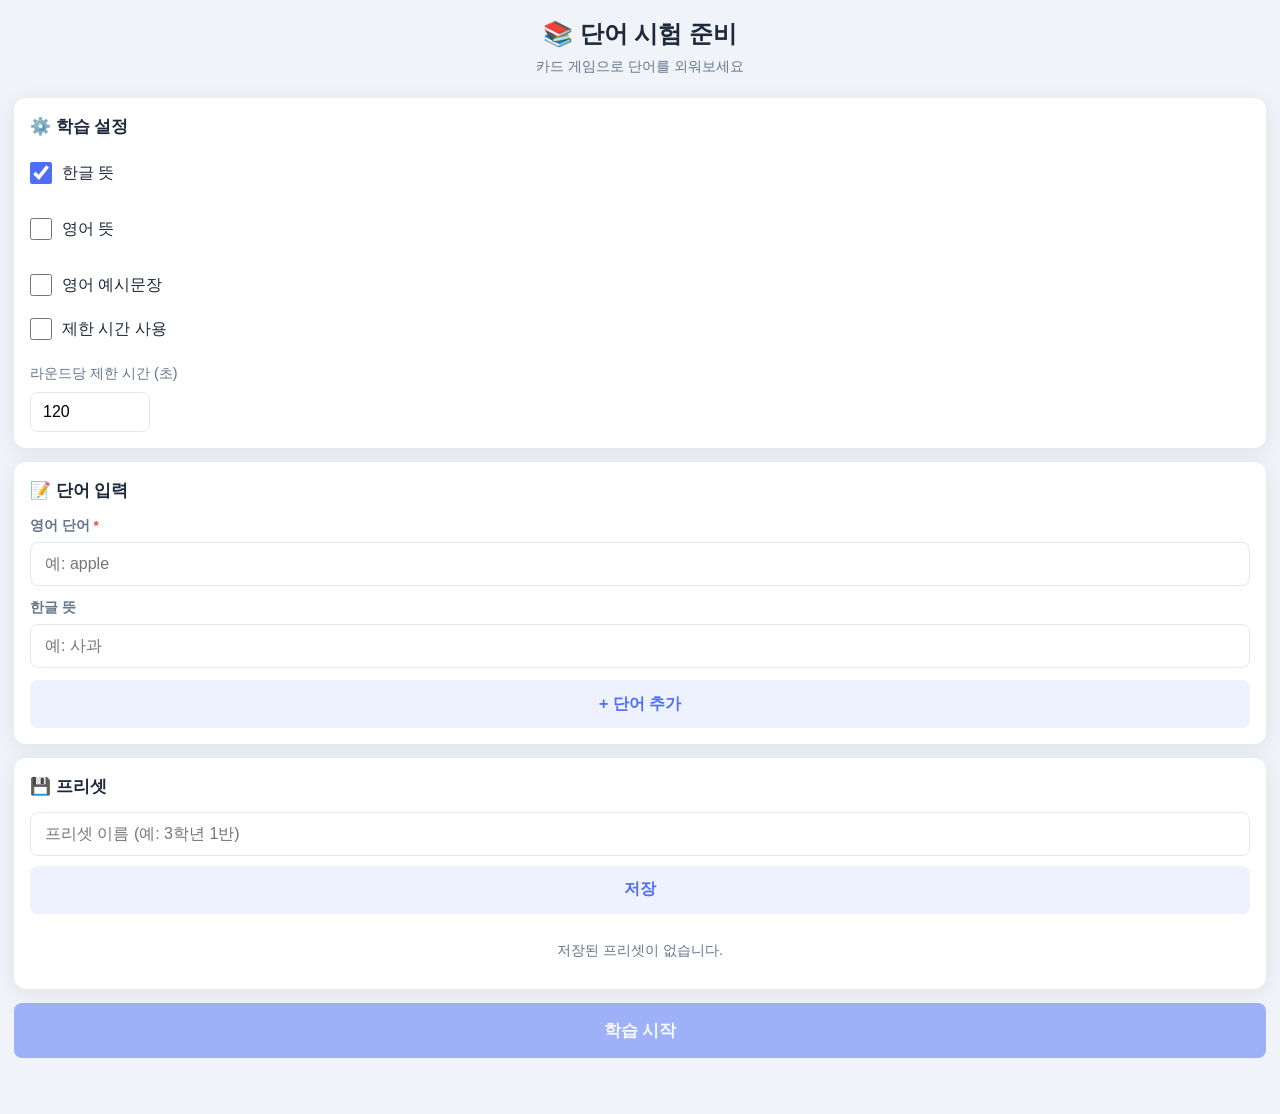
==== index.html @ 9268267e "Add files via upload" ====
<!DOCTYPE html>
<html lang="ko">
<head>
  <meta charset="UTF-8">
  <meta name="viewport" content="width=device-width, initial-scale=1.0, viewport-fit=cover">
  <meta name="apple-mobile-web-app-capable" content="yes">
  <meta name="mobile-web-app-capable" content="yes">
  <title>단어 시험 준비 (모바일)</title>
  <link rel="stylesheet" href="css/style.css">
</head>
<body>
  <div class="app">
    <header class="header">
      <h1>📚 단어 시험 준비</h1>
      <p class="subtitle">카드 게임으로 단어를 외워보세요</p>
    </header>

    <section id="phase-setup" class="phase active">
      <div class="panel">
        <h2>⚙️ 학습 설정</h2>
        <div class="field-toggles">
          <label class="toggle-label">
            <input type="checkbox" id="field-korean" checked>
            <span>한글 뜻</span>
          </label>
          <label class="toggle-label">
            <input type="checkbox" id="field-english">
            <span>영어 뜻</span>
          </label>
          <label class="toggle-label">
            <input type="checkbox" id="field-example">
            <span>영어 예시문장</span>
          </label>
        </div>
        <div class="timer-settings">
          <label class="toggle-label">
            <input type="checkbox" id="timer-enabled">
            <span>제한 시간 사용</span>
          </label>
          <div class="timer-input-group" id="timer-input-group" hidden>
            <label for="timer-seconds">라운드당 제한 시간 (초)</label>
            <input type="number" id="timer-seconds" min="30" max="600" value="120">
          </div>
        </div>
      </div>

      <div class="panel">
        <h2>📝 단어 입력</h2>
        <div class="input-grid" id="input-grid">
          <div class="input-card">
            <label for="input-word">영어 단어 <span class="required">*</span></label>
            <input type="text" id="input-word" placeholder="예: apple" autocomplete="off" enterkeyhint="next">
          </div>
          <div class="input-card" data-field="korean">
            <label for="input-korean">한글 뜻</label>
            <input type="text" id="input-korean" placeholder="예: 사과" autocomplete="off" enterkeyhint="next">
          </div>
          <div class="input-card" data-field="english" hidden>
            <label for="input-english">영어 뜻</label>
            <input type="text" id="input-english" placeholder="예: a round fruit" autocomplete="off">
          </div>
          <div class="input-card" data-field="example" hidden>
            <label for="input-example">영어 예시문장</label>
            <input type="text" id="input-example" placeholder="예: I eat an apple." autocomplete="off">
          </div>
        </div>
        <p id="form-feedback" class="form-feedback" hidden></p>
        <button type="button" class="btn btn-secondary" id="btn-add-word">+ 단어 추가</button>
      </div>

      <div class="panel" id="word-list-panel" hidden>
        <div class="panel-header">
          <h2>📋 단어 목록 <span class="badge" id="word-count">0</span></h2>
          <button type="button" class="btn btn-text btn-danger-text" id="btn-clear-words">전체 삭제</button>
        </div>
        <ul class="word-list" id="word-list"></ul>
      </div>

      <div class="panel">
        <h2>💾 프리셋</h2>
        <div class="preset-save-row">
          <input type="text" id="preset-name" placeholder="프리셋 이름 (예: 3학년 1반)" autocomplete="off">
          <button type="button" class="btn btn-secondary" id="btn-save-preset">저장</button>
        </div>
        <div class="preset-list" id="preset-list">
          <p class="empty-hint">저장된 프리셋이 없습니다.</p>
        </div>
      </div>

      <div class="action-bar">
        <button type="button" class="btn btn-primary btn-large" id="btn-start" disabled>학습 시작</button>
      </div>
    </section>

    <section id="phase-round" class="phase">
      <div class="round-header">
        <div class="round-info">
          <span class="round-label" id="round-label">라운드 1</span>
          <span class="round-title" id="round-title">페어 찾기</span>
        </div>
        <div class="stats-bar">
          <div class="stat">
            <span class="stat-label">진행</span>
            <span class="stat-value" id="progress-text">0 / 0</span>
          </div>
          <div class="stat">
            <span class="stat-label">점수</span>
            <span class="stat-value" id="score-text">0</span>
          </div>
          <div class="stat">
            <span class="stat-label">정답률</span>
            <span class="stat-value" id="accuracy-text">-</span>
          </div>
          <div class="stat stat-timer" id="stat-timer" hidden>
            <span class="stat-label">남은 시간</span>
            <span class="stat-value timer-value" id="timer-text">2:00</span>
          </div>
        </div>
      </div>

      <div id="round1-content" class="round-content" hidden>
        <p class="round-hint">영어 카드와 뜻 카드를 차례로 눌러 짝을 맞추세요. (한 번에 최대 4쌍)</p>
        <div class="match-grid" id="match-grid"></div>
      </div>

      <div id="round2-content" class="round-content" hidden>
        <p class="round-hint">아래 뜻에 맞는 영어 단어를 고르세요.</p>
        <div class="quiz-prompt" id="quiz-prompt"></div>
        <div class="quiz-choices" id="quiz-choices"></div>
      </div>

      <div id="round3-content" class="round-content" hidden>
        <p class="round-hint">글자를 순서대로 눌러 스펠링을 완성하세요.</p>
        <div class="spelling-hint" id="spelling-hint"></div>
        <div class="spelling-answer" id="spelling-answer"></div>
        <div class="spelling-letters" id="spelling-letters"></div>
        <button type="button" class="btn btn-secondary" id="btn-spelling-reset">다시 선택</button>
      </div>
    </section>

    <section id="phase-result" class="phase">
      <div class="panel result-panel">
        <h2 id="result-title">🎉 학습 완료!</h2>
        <div class="result-stats">
          <div class="result-stat">
            <span class="result-stat-value" id="result-score">0</span>
            <span class="result-stat-label">총 점수</span>
          </div>
          <div class="result-stat">
            <span class="result-stat-value" id="result-accuracy">0%</span>
            <span class="result-stat-label">정답률</span>
          </div>
          <div class="result-stat">
            <span class="result-stat-value" id="result-correct">0</span>
            <span class="result-stat-label">정답</span>
          </div>
          <div class="result-stat">
            <span class="result-stat-value" id="result-wrong">0</span>
            <span class="result-stat-label">오답</span>
          </div>
        </div>
        <div id="wrong-words-section" class="wrong-words-section" hidden>
          <h3>틀린 단어</h3>
          <ul class="wrong-words-list" id="wrong-words-list"></ul>
        </div>
        <div class="action-bar result-actions">
          <button type="button" class="btn btn-primary" id="btn-retry-wrong" hidden>틀린 단어만 다시 풀기</button>
          <button type="button" class="btn btn-secondary" id="btn-restart">처음부터 다시</button>
          <button type="button" class="btn btn-secondary" id="btn-back-setup">단어 목록으로</button>
        </div>
      </div>
    </section>

    <div class="toast" id="toast" hidden></div>
  </div>

  <script src="js/app.js"></script>
</body>
</html>
---- css/style.css ----
:root {
  --bg: #f0f4f8;
  --surface: #ffffff;
  --primary: #4f6ef7;
  --primary-dark: #3a56d4;
  --success: #22c55e;
  --danger: #ef4444;
  --warning: #f59e0b;
  --text: #1e293b;
  --text-muted: #64748b;
  --border: #e2e8f0;
  --shadow: 0 4px 20px rgba(15, 23, 42, 0.08);
  --radius: 12px;
  --radius-sm: 8px;
}

* {
  box-sizing: border-box;
  margin: 0;
  padding: 0;
}

html {
  -webkit-text-size-adjust: 100%;
}

body {
  font-family: "Apple SD Gothic Neo", "Malgun Gothic", sans-serif;
  background: var(--bg);
  color: var(--text);
  line-height: 1.5;
  min-height: 100vh;
  padding: env(safe-area-inset-top) env(safe-area-inset-right) env(safe-area-inset-bottom) env(safe-area-inset-left);
}

.app {
  max-width: 100%;
  margin: 0 auto;
  padding: 16px 14px calc(56px + env(safe-area-inset-bottom));
}

.header {
  text-align: center;
  margin-bottom: 20px;
}

.header h1 {
  font-size: 1.5rem;
  font-weight: 700;
  margin-bottom: 4px;
}

.subtitle {
  color: var(--text-muted);
  font-size: 0.9rem;
}

.mobile-badge {
  display: inline-block;
  margin-top: 8px;
  padding: 4px 10px;
  background: #eef2ff;
  color: var(--primary);
  font-size: 0.75rem;
  font-weight: 600;
  border-radius: 20px;
}

.phase { display: none; }
.phase.active { display: block; }

.panel {
  background: var(--surface);
  border-radius: var(--radius);
  padding: 16px;
  margin-bottom: 14px;
  box-shadow: var(--shadow);
}

.panel h2 {
  font-size: 1.05rem;
  margin-bottom: 12px;
}

.panel-header {
  display: flex;
  justify-content: space-between;
  align-items: center;
  margin-bottom: 12px;
}

.panel-header h2 { margin-bottom: 0; }

.badge {
  display: inline-flex;
  align-items: center;
  justify-content: center;
  background: var(--primary);
  color: white;
  font-size: 0.8rem;
  padding: 2px 8px;
  border-radius: 20px;
  margin-left: 6px;
}

.field-toggles,
.timer-settings {
  display: flex;
  flex-direction: column;
  gap: 12px;
}

.toggle-label {
  display: flex;
  align-items: center;
  gap: 10px;
  cursor: pointer;
  font-size: 1rem;
  min-height: 44px;
}

.toggle-label input {
  width: 22px;
  height: 22px;
  accent-color: var(--primary);
}

.timer-input-group {
  display: flex;
  flex-direction: column;
  gap: 8px;
}

.timer-input-group label {
  font-size: 0.9rem;
  color: var(--text-muted);
}

.timer-input-group input {
  width: 100%;
  max-width: 120px;
  padding: 10px 12px;
  border: 1px solid var(--border);
  border-radius: var(--radius-sm);
  font-size: 16px;
}

.input-grid {
  display: flex;
  flex-direction: column;
  gap: 12px;
  margin-bottom: 12px;
}

.input-card label {
  display: block;
  font-size: 0.85rem;
  font-weight: 600;
  margin-bottom: 6px;
  color: var(--text-muted);
}

.required { color: var(--danger); }

.input-card input {
  width: 100%;
  padding: 12px 14px;
  border: 1px solid var(--border);
  border-radius: var(--radius-sm);
  font-size: 16px;
}

.input-card input:focus {
  outline: none;
  border-color: var(--primary);
  box-shadow: 0 0 0 3px rgba(79, 110, 247, 0.15);
}

.form-feedback {
  padding: 10px 12px;
  border-radius: var(--radius-sm);
  font-size: 0.9rem;
  font-weight: 600;
  margin-bottom: 12px;
}

.form-feedback.error {
  background: #fef2f2;
  color: var(--danger);
}

.form-feedback.success {
  background: #ecfdf5;
  color: #15803d;
}

.btn {
  display: inline-flex;
  align-items: center;
  justify-content: center;
  min-height: 48px;
  padding: 12px 18px;
  border: none;
  border-radius: var(--radius-sm);
  font-size: 1rem;
  font-weight: 600;
  cursor: pointer;
  touch-action: manipulation;
  -webkit-tap-highlight-color: transparent;
  user-select: none;
}

.btn:active { transform: scale(0.98); }
.btn:disabled { opacity: 0.5; cursor: not-allowed; }

.btn-primary { background: var(--primary); color: white; }
.btn-secondary { background: #eef2ff; color: var(--primary); }
.btn-text { background: transparent; padding: 8px 10px; }
.btn-danger-text { color: var(--danger); font-size: 0.85rem; }
.btn-large { width: 100%; padding: 16px; font-size: 1.05rem; }

#btn-add-word { width: 100%; }

.action-bar { margin-top: 8px; }

.word-list {
  list-style: none;
  display: flex;
  flex-direction: column;
  gap: 8px;
}

.word-list-item {
  display: flex;
  justify-content: space-between;
  align-items: flex-start;
  padding: 12px 14px;
  background: var(--bg);
  border-radius: var(--radius-sm);
  gap: 12px;
}

.word-list-item .word-main {
  font-weight: 700;
  font-size: 1rem;
  margin-bottom: 4px;
}

.word-list-item .word-details {
  font-size: 0.85rem;
  color: var(--text-muted);
}

.word-list-item .word-details span { display: block; }

.btn-remove-word {
  background: none;
  border: none;
  color: var(--danger);
  cursor: pointer;
  font-size: 1.4rem;
  padding: 8px;
  min-width: 44px;
  min-height: 44px;
}

.preset-save-row {
  display: flex;
  flex-direction: column;
  gap: 10px;
  margin-bottom: 14px;
}

.preset-save-row input {
  width: 100%;
  padding: 12px 14px;
  border: 1px solid var(--border);
  border-radius: var(--radius-sm);
  font-size: 16px;
}

.preset-list {
  display: flex;
  flex-direction: column;
  gap: 8px;
}

.preset-item {
  display: flex;
  flex-direction: column;
  gap: 10px;
  padding: 12px 14px;
  background: var(--bg);
  border-radius: var(--radius-sm);
}

.preset-item-name { font-weight: 600; }

.preset-item-meta {
  font-size: 0.8rem;
  color: var(--text-muted);
}

.preset-item-actions {
  display: flex;
  gap: 8px;
}

.preset-item-actions .btn { flex: 1; }

.btn-small {
  padding: 10px 12px;
  font-size: 0.9rem;
  min-height: 44px;
}

.empty-hint {
  color: var(--text-muted);
  font-size: 0.9rem;
  text-align: center;
  padding: 12px;
}

.round-header {
  background: var(--surface);
  border-radius: var(--radius);
  padding: 14px 16px;
  margin-bottom: 14px;
  box-shadow: var(--shadow);
}

.round-info { margin-bottom: 10px; }

.round-label {
  display: inline-block;
  background: var(--primary);
  color: white;
  font-size: 0.75rem;
  font-weight: 600;
  padding: 3px 10px;
  border-radius: 20px;
  margin-right: 6px;
}

.round-title {
  font-size: 1.05rem;
  font-weight: 700;
}

.stats-bar {
  display: grid;
  grid-template-columns: repeat(2, 1fr);
  gap: 10px;
}

.stat-label {
  font-size: 0.7rem;
  color: var(--text-muted);
}

.stat-value {
  font-size: 1rem;
  font-weight: 700;
}

.timer-value { color: var(--primary); }
.timer-value.warning { color: var(--warning); }
.timer-value.danger { color: var(--danger); }

.round-hint {
  text-align: center;
  color: var(--text-muted);
  font-size: 0.85rem;
  margin-bottom: 14px;
  line-height: 1.5;
}

.match-grid {
  display: grid;
  grid-template-columns: repeat(2, 1fr);
  gap: 10px;
}

.match-card {
  min-height: 92px;
  background: var(--surface);
  border: 2px solid var(--border);
  border-radius: var(--radius-sm);
  padding: 10px;
  display: flex;
  align-items: center;
  justify-content: center;
  text-align: center;
  font-size: 0.82rem;
  cursor: pointer;
  touch-action: manipulation;
  word-break: break-word;
  box-shadow: 0 2px 8px rgba(0, 0, 0, 0.04);
}

.match-card.selected {
  border-color: var(--primary);
  background: #eef2ff;
}

.match-card.matched {
  border-color: var(--success);
  background: #ecfdf5;
  opacity: 0.7;
}

.match-card.type-word {
  font-weight: 700;
  color: var(--primary);
}

.quiz-prompt {
  background: var(--surface);
  border-radius: var(--radius);
  padding: 24px 16px;
  text-align: center;
  margin-bottom: 16px;
  box-shadow: var(--shadow);
}

.quiz-prompt-type {
  font-size: 0.8rem;
  color: var(--text-muted);
  margin-bottom: 8px;
}

.quiz-prompt-text {
  font-size: 1.15rem;
  font-weight: 600;
  line-height: 1.6;
}

.quiz-choices {
  display: flex;
  flex-direction: column;
  gap: 10px;
}

.quiz-choice {
  width: 100%;
  min-height: 52px;
  padding: 14px 16px;
  background: var(--surface);
  border: 2px solid var(--border);
  border-radius: var(--radius-sm);
  font-size: 1rem;
  font-weight: 600;
  cursor: pointer;
  touch-action: manipulation;
  text-align: center;
}

.quiz-choice.correct {
  border-color: var(--success);
  background: #ecfdf5;
}

.quiz-choice.wrong {
  border-color: var(--danger);
  background: #fef2f2;
}

.quiz-choice.disabled { cursor: default; }

.spelling-hint {
  text-align: center;
  margin-bottom: 14px;
  font-size: 0.95rem;
  color: var(--text-muted);
  line-height: 1.6;
}

.spelling-part-label {
  display: inline-block;
  margin-top: 6px;
  font-size: 0.9rem;
  color: var(--primary);
}

.spelling-answer {
  display: flex;
  justify-content: center;
  flex-wrap: wrap;
  gap: 8px;
  min-height: 52px;
  margin-bottom: 16px;
  padding: 12px;
  background: var(--surface);
  border-radius: var(--radius);
  box-shadow: var(--shadow);
}

.spelling-slot {
  width: 48px;
  height: 48px;
  display: flex;
  align-items: center;
  justify-content: center;
  border: 2px dashed var(--border);
  border-radius: var(--radius-sm);
  font-size: 1.2rem;
  font-weight: 700;
  color: var(--primary);
}

.spelling-slot.filled {
  border-style: solid;
  border-color: var(--primary);
  background: #eef2ff;
}

.spelling-letters {
  display: flex;
  justify-content: center;
  flex-wrap: wrap;
  gap: 10px;
  margin-bottom: 16px;
}

.spelling-letter {
  width: 52px;
  height: 52px;
  display: flex;
  align-items: center;
  justify-content: center;
  background: var(--surface);
  border: 2px solid var(--border);
  border-radius: var(--radius-sm);
  font-size: 1.2rem;
  font-weight: 700;
  cursor: pointer;
  touch-action: manipulation;
}

.spelling-letter.used {
  opacity: 0.3;
  cursor: default;
}

#btn-spelling-reset {
  display: block;
  margin: 0 auto;
  width: 100%;
  max-width: 280px;
}

.result-panel { text-align: center; }
.result-panel h2 {
  font-size: 1.35rem;
  margin-bottom: 20px;
}

.result-stats {
  display: grid;
  grid-template-columns: repeat(2, 1fr);
  gap: 10px;
  margin-bottom: 24px;
}

.result-stat {
  padding: 14px 8px;
  background: var(--bg);
  border-radius: var(--radius-sm);
}

.result-stat-value {
  display: block;
  font-size: 1.4rem;
  font-weight: 700;
  color: var(--primary);
}

.result-stat-label {
  font-size: 0.8rem;
  color: var(--text-muted);
}

.wrong-words-section {
  text-align: left;
  margin-bottom: 20px;
  padding: 14px;
  background: #fef2f2;
  border-radius: var(--radius-sm);
}

.wrong-words-section h3 {
  font-size: 0.95rem;
  color: var(--danger);
  margin-bottom: 10px;
}

.wrong-words-list {
  list-style: none;
  display: flex;
  flex-wrap: wrap;
  gap: 8px;
}

.wrong-words-list li {
  background: white;
  padding: 6px 12px;
  border-radius: 20px;
  font-size: 0.9rem;
  font-weight: 600;
}

.result-actions {
  display: flex;
  flex-direction: column;
  gap: 10px;
}

.toast {
  position: fixed;
  top: calc(16px + env(safe-area-inset-top));
  left: 14px;
  right: 14px;
  transform: none;
  padding: 14px 18px;
  border-radius: var(--radius-sm);
  font-weight: 600;
  font-size: 0.95rem;
  z-index: 1000;
  text-align: center;
  box-shadow: 0 4px 20px rgba(0, 0, 0, 0.15);
}

.toast.success { background: var(--success); color: white; }
.toast.error { background: var(--danger); color: white; }
.toast.info { background: var(--text); color: white; }
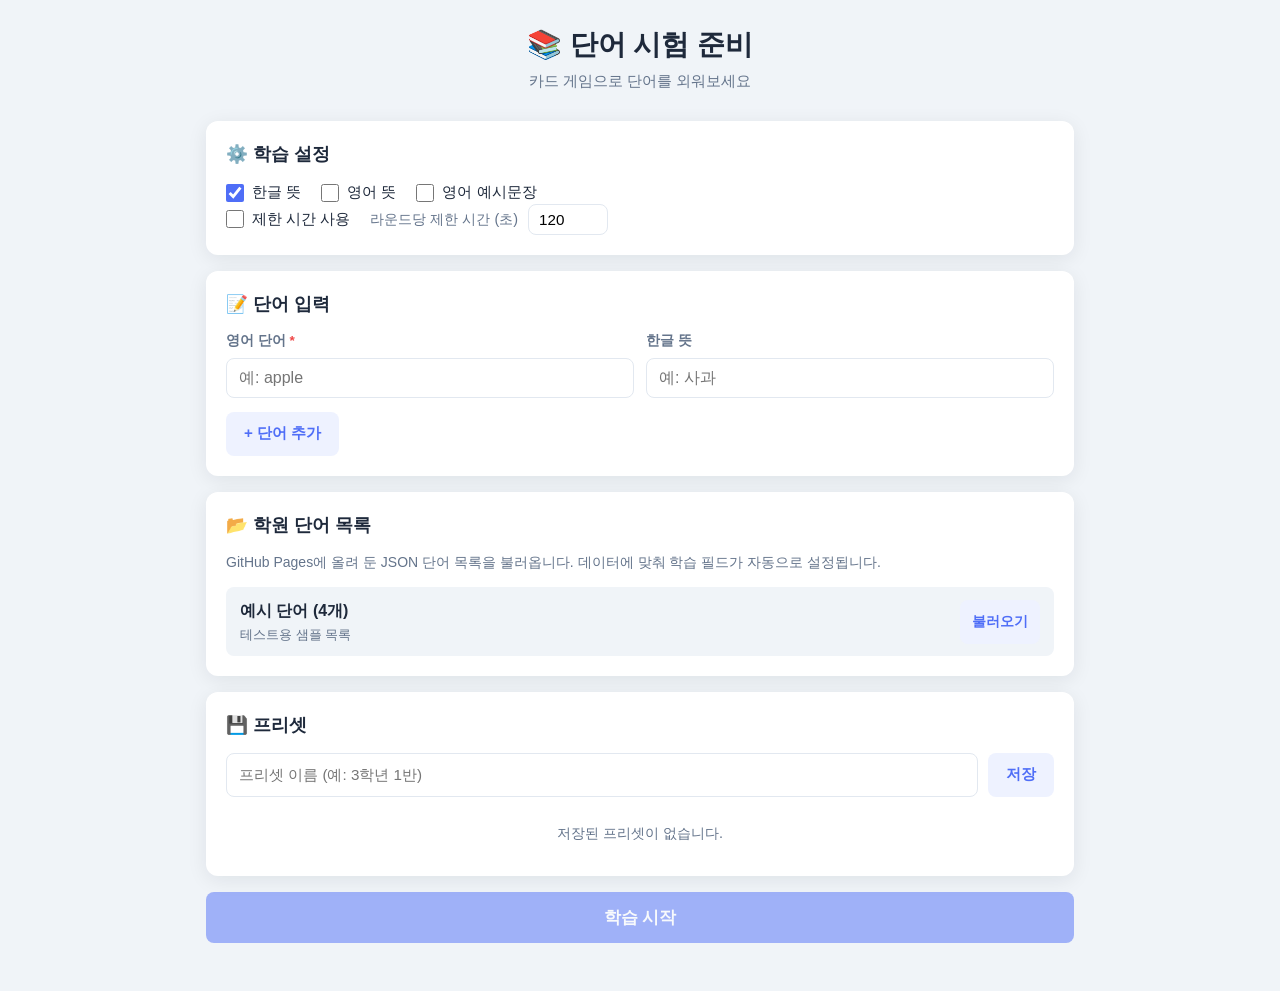
==== commit ba5e3db4: "Add files via upload" ====
--- a/index.html
+++ b/index.html
@@ -2,10 +2,8 @@
 <html lang="ko">
 <head>
   <meta charset="UTF-8">
-  <meta name="viewport" content="width=device-width, initial-scale=1.0, viewport-fit=cover">
-  <meta name="apple-mobile-web-app-capable" content="yes">
-  <meta name="mobile-web-app-capable" content="yes">
-  <title>단어 시험 준비 (모바일)</title>
+  <meta name="viewport" content="width=device-width, initial-scale=1.0">
+  <title>단어 시험 준비</title>
   <link rel="stylesheet" href="css/style.css">
 </head>
 <body>
@@ -15,6 +13,7 @@
       <p class="subtitle">카드 게임으로 단어를 외워보세요</p>
     </header>
 
+    <!-- 세팅 페이즈 -->
     <section id="phase-setup" class="phase active">
       <div class="panel">
         <h2>⚙️ 학습 설정</h2>
@@ -32,6 +31,7 @@
             <span>영어 예시문장</span>
           </label>
         </div>
+
         <div class="timer-settings">
           <label class="toggle-label">
             <input type="checkbox" id="timer-enabled">
@@ -49,19 +49,19 @@
         <div class="input-grid" id="input-grid">
           <div class="input-card">
             <label for="input-word">영어 단어 <span class="required">*</span></label>
-            <input type="text" id="input-word" placeholder="예: apple" autocomplete="off" enterkeyhint="next">
+            <input type="text" id="input-word" placeholder="예: apple" autocomplete="off">
           </div>
           <div class="input-card" data-field="korean">
             <label for="input-korean">한글 뜻</label>
-            <input type="text" id="input-korean" placeholder="예: 사과" autocomplete="off" enterkeyhint="next">
+            <input type="text" id="input-korean" placeholder="예: 사과" autocomplete="off">
           </div>
           <div class="input-card" data-field="english" hidden>
             <label for="input-english">영어 뜻</label>
             <input type="text" id="input-english" placeholder="예: a round fruit" autocomplete="off">
           </div>
-          <div class="input-card" data-field="example" hidden>
+          <div class="input-card input-card-wide" data-field="example" hidden>
             <label for="input-example">영어 예시문장</label>
-            <input type="text" id="input-example" placeholder="예: I eat an apple." autocomplete="off">
+            <input type="text" id="input-example" placeholder="예: I eat an apple every day." autocomplete="off">
           </div>
         </div>
         <p id="form-feedback" class="form-feedback" hidden></p>
@@ -74,6 +74,14 @@
           <button type="button" class="btn btn-text btn-danger-text" id="btn-clear-words">전체 삭제</button>
         </div>
         <ul class="word-list" id="word-list"></ul>
+      </div>
+
+      <div class="panel">
+        <h2>📂 학원 단어 목록</h2>
+        <p class="panel-hint">GitHub Pages에 올려 둔 JSON 단어 목록을 불러옵니다. 데이터에 맞춰 학습 필드가 자동으로 설정됩니다.</p>
+        <div class="builtin-preset-list" id="builtin-preset-list">
+          <p class="empty-hint">불러오는 중...</p>
+        </div>
       </div>
 
       <div class="panel">
@@ -92,6 +100,7 @@
       </div>
     </section>
 
+    <!-- 라운드 공통 헤더 -->
     <section id="phase-round" class="phase">
       <div class="round-header">
         <div class="round-info">
@@ -99,15 +108,15 @@
           <span class="round-title" id="round-title">페어 찾기</span>
         </div>
         <div class="stats-bar">
-          <div class="stat">
+          <div class="stat" id="stat-progress">
             <span class="stat-label">진행</span>
             <span class="stat-value" id="progress-text">0 / 0</span>
           </div>
-          <div class="stat">
+          <div class="stat" id="stat-score">
             <span class="stat-label">점수</span>
             <span class="stat-value" id="score-text">0</span>
           </div>
-          <div class="stat">
+          <div class="stat" id="stat-accuracy">
             <span class="stat-label">정답률</span>
             <span class="stat-value" id="accuracy-text">-</span>
           </div>
@@ -118,19 +127,22 @@
         </div>
       </div>
 
+      <!-- 라운드 1: 페어 찾기 -->
       <div id="round1-content" class="round-content" hidden>
-        <p class="round-hint">영어 카드와 뜻 카드를 차례로 눌러 짝을 맞추세요. (한 번에 최대 4쌍)</p>
+        <p class="round-hint">같은 단어의 영어 카드와 뜻 카드를 차례로 클릭해 짝을 맞추세요. (한 번에 최대 4쌍)</p>
         <div class="match-grid" id="match-grid"></div>
       </div>
 
+      <!-- 라운드 2: 객관식 -->
       <div id="round2-content" class="round-content" hidden>
         <p class="round-hint">아래 뜻에 맞는 영어 단어를 고르세요.</p>
         <div class="quiz-prompt" id="quiz-prompt"></div>
         <div class="quiz-choices" id="quiz-choices"></div>
       </div>
 
+      <!-- 라운드 3: 스펠링 -->
       <div id="round3-content" class="round-content" hidden>
-        <p class="round-hint">글자를 순서대로 눌러 스펠링을 완성하세요.</p>
+        <p class="round-hint">글자 카드를 순서대로 눌러 단어의 스펠링을 완성하세요. (하이픈으로 구분된 단어는 각각 따로 출제됩니다)</p>
         <div class="spelling-hint" id="spelling-hint"></div>
         <div class="spelling-answer" id="spelling-answer"></div>
         <div class="spelling-letters" id="spelling-letters"></div>
@@ -138,6 +150,7 @@
       </div>
     </section>
 
+    <!-- 라운드 완료 / 결과 -->
     <section id="phase-result" class="phase">
       <div class="panel result-panel">
         <h2 id="result-title">🎉 학습 완료!</h2>
@@ -159,10 +172,12 @@
             <span class="result-stat-label">오답</span>
           </div>
         </div>
+
         <div id="wrong-words-section" class="wrong-words-section" hidden>
           <h3>틀린 단어</h3>
           <ul class="wrong-words-list" id="wrong-words-list"></ul>
         </div>
+
         <div class="action-bar result-actions">
           <button type="button" class="btn btn-primary" id="btn-retry-wrong" hidden>틀린 단어만 다시 풀기</button>
           <button type="button" class="btn btn-secondary" id="btn-restart">처음부터 다시</button>
@@ -171,9 +186,13 @@
       </div>
     </section>
 
+    <!-- 피드백 토스트 -->
     <div class="toast" id="toast" hidden></div>
   </div>
 
-  <script src="js/app.js"></script>
+  <script src="js/app.js" onerror="document.getElementById('js-error')?.removeAttribute('hidden')"></script>
+  <p id="js-error" class="js-error" hidden>
+    ⚠️ 앱이 제대로 로드되지 않았습니다. 모바일에서는 <strong>standalone.html</strong> 파일을 열어주세요.
+  </p>
 </body>
 </html>
--- a/css/style.css
+++ b/css/style.css
@@ -3,6 +3,7 @@
   --surface: #ffffff;
   --primary: #4f6ef7;
   --primary-dark: #3a56d4;
+  --secondary: #6b7a90;
   --success: #22c55e;
   --danger: #ef4444;
   --warning: #f59e0b;
@@ -20,76 +21,80 @@
   padding: 0;
 }
 
-html {
-  -webkit-text-size-adjust: 100%;
-}
-
 body {
-  font-family: "Apple SD Gothic Neo", "Malgun Gothic", sans-serif;
+  font-family: "Pretendard", "Apple SD Gothic Neo", "Malgun Gothic", sans-serif;
   background: var(--bg);
   color: var(--text);
   line-height: 1.5;
   min-height: 100vh;
-  padding: env(safe-area-inset-top) env(safe-area-inset-right) env(safe-area-inset-bottom) env(safe-area-inset-left);
+  position: relative;
+  isolation: isolate;
+}
+
+body::before {
+  content: "";
+  position: fixed;
+  inset: 0;
+  background: url("../assets/logo.png") center center / min(50vmin, 480px) no-repeat;
+  opacity: 0.05;
+  pointer-events: none;
+  z-index: -1;
 }
 
 .app {
-  max-width: 100%;
+  max-width: 900px;
   margin: 0 auto;
-  padding: 16px 14px calc(56px + env(safe-area-inset-bottom));
+  padding: 24px 16px 48px;
+  position: relative;
 }
 
 .header {
   text-align: center;
-  margin-bottom: 20px;
+  margin-bottom: 28px;
 }
 
 .header h1 {
-  font-size: 1.5rem;
+  font-size: 1.75rem;
   font-weight: 700;
   margin-bottom: 4px;
 }
 
 .subtitle {
   color: var(--text-muted);
-  font-size: 0.9rem;
-}
-
-.mobile-badge {
-  display: inline-block;
-  margin-top: 8px;
-  padding: 4px 10px;
-  background: #eef2ff;
-  color: var(--primary);
-  font-size: 0.75rem;
-  font-weight: 600;
-  border-radius: 20px;
-}
-
-.phase { display: none; }
-.phase.active { display: block; }
+  font-size: 0.95rem;
+}
+
+.phase {
+  display: none;
+}
+
+.phase.active {
+  display: block;
+}
 
 .panel {
   background: var(--surface);
   border-radius: var(--radius);
-  padding: 16px;
+  padding: 20px;
+  margin-bottom: 16px;
+  box-shadow: var(--shadow);
+}
+
+.panel h2 {
+  font-size: 1.1rem;
   margin-bottom: 14px;
-  box-shadow: var(--shadow);
-}
-
-.panel h2 {
-  font-size: 1.05rem;
-  margin-bottom: 12px;
 }
 
 .panel-header {
   display: flex;
   justify-content: space-between;
   align-items: center;
-  margin-bottom: 12px;
-}
-
-.panel-header h2 { margin-bottom: 0; }
+  margin-bottom: 14px;
+}
+
+.panel-header h2 {
+  margin-bottom: 0;
+}
 
 .badge {
   display: inline-flex;
@@ -106,29 +111,29 @@
 .field-toggles,
 .timer-settings {
   display: flex;
-  flex-direction: column;
-  gap: 12px;
+  flex-wrap: wrap;
+  gap: 12px 20px;
+  align-items: center;
 }
 
 .toggle-label {
   display: flex;
   align-items: center;
+  gap: 8px;
+  cursor: pointer;
+  font-size: 0.95rem;
+}
+
+.toggle-label input {
+  width: 18px;
+  height: 18px;
+  accent-color: var(--primary);
+}
+
+.timer-input-group {
+  display: flex;
+  align-items: center;
   gap: 10px;
-  cursor: pointer;
-  font-size: 1rem;
-  min-height: 44px;
-}
-
-.toggle-label input {
-  width: 22px;
-  height: 22px;
-  accent-color: var(--primary);
-}
-
-.timer-input-group {
-  display: flex;
-  flex-direction: column;
-  gap: 8px;
 }
 
 .timer-input-group label {
@@ -137,19 +142,22 @@
 }
 
 .timer-input-group input {
-  width: 100%;
-  max-width: 120px;
-  padding: 10px 12px;
+  width: 80px;
+  padding: 6px 10px;
   border: 1px solid var(--border);
   border-radius: var(--radius-sm);
-  font-size: 16px;
+  font-size: 0.95rem;
 }
 
 .input-grid {
-  display: flex;
-  flex-direction: column;
+  display: grid;
+  grid-template-columns: 1fr 1fr;
   gap: 12px;
-  margin-bottom: 12px;
+  margin-bottom: 14px;
+}
+
+.input-card-wide {
+  grid-column: 1 / -1;
 }
 
 .input-card label {
@@ -160,14 +168,17 @@
   color: var(--text-muted);
 }
 
-.required { color: var(--danger); }
+.required {
+  color: var(--danger);
+}
 
 .input-card input {
   width: 100%;
-  padding: 12px 14px;
+  padding: 10px 12px;
   border: 1px solid var(--border);
   border-radius: var(--radius-sm);
   font-size: 16px;
+  transition: border-color 0.2s;
 }
 
 .input-card input:focus {
@@ -176,52 +187,68 @@
   box-shadow: 0 0 0 3px rgba(79, 110, 247, 0.15);
 }
 
-.form-feedback {
-  padding: 10px 12px;
-  border-radius: var(--radius-sm);
-  font-size: 0.9rem;
-  font-weight: 600;
-  margin-bottom: 12px;
-}
-
-.form-feedback.error {
-  background: #fef2f2;
-  color: var(--danger);
-}
-
-.form-feedback.success {
-  background: #ecfdf5;
-  color: #15803d;
-}
-
 .btn {
   display: inline-flex;
   align-items: center;
   justify-content: center;
-  min-height: 48px;
-  padding: 12px 18px;
+  min-height: 44px;
+  padding: 10px 18px;
   border: none;
   border-radius: var(--radius-sm);
-  font-size: 1rem;
+  font-size: 0.95rem;
   font-weight: 600;
   cursor: pointer;
   touch-action: manipulation;
   -webkit-tap-highlight-color: transparent;
-  user-select: none;
-}
-
-.btn:active { transform: scale(0.98); }
-.btn:disabled { opacity: 0.5; cursor: not-allowed; }
-
-.btn-primary { background: var(--primary); color: white; }
-.btn-secondary { background: #eef2ff; color: var(--primary); }
-.btn-text { background: transparent; padding: 8px 10px; }
-.btn-danger-text { color: var(--danger); font-size: 0.85rem; }
-.btn-large { width: 100%; padding: 16px; font-size: 1.05rem; }
-
-#btn-add-word { width: 100%; }
-
-.action-bar { margin-top: 8px; }
+  transition: background 0.2s, transform 0.1s;
+}
+
+.btn:active {
+  transform: scale(0.98);
+}
+
+.btn:disabled {
+  opacity: 0.5;
+  cursor: not-allowed;
+}
+
+.btn-primary {
+  background: var(--primary);
+  color: white;
+}
+
+.btn-primary:hover:not(:disabled) {
+  background: var(--primary-dark);
+}
+
+.btn-secondary {
+  background: #eef2ff;
+  color: var(--primary);
+}
+
+.btn-secondary:hover:not(:disabled) {
+  background: #dce4ff;
+}
+
+.btn-text {
+  background: transparent;
+  padding: 6px 10px;
+}
+
+.btn-danger-text {
+  color: var(--danger);
+  font-size: 0.85rem;
+}
+
+.btn-large {
+  width: 100%;
+  padding: 14px;
+  font-size: 1.05rem;
+}
+
+.action-bar {
+  margin-top: 8px;
+}
 
 .word-list {
   list-style: none;
@@ -251,32 +278,32 @@
   color: var(--text-muted);
 }
 
-.word-list-item .word-details span { display: block; }
+.word-list-item .word-details span {
+  display: block;
+}
 
 .btn-remove-word {
   background: none;
   border: none;
   color: var(--danger);
   cursor: pointer;
-  font-size: 1.4rem;
-  padding: 8px;
-  min-width: 44px;
-  min-height: 44px;
+  font-size: 1.2rem;
+  padding: 4px;
+  flex-shrink: 0;
 }
 
 .preset-save-row {
   display: flex;
-  flex-direction: column;
   gap: 10px;
   margin-bottom: 14px;
 }
 
 .preset-save-row input {
-  width: 100%;
-  padding: 12px 14px;
+  flex: 1;
+  padding: 10px 12px;
   border: 1px solid var(--border);
   border-radius: var(--radius-sm);
-  font-size: 16px;
+  font-size: 0.95rem;
 }
 
 .preset-list {
@@ -287,14 +314,20 @@
 
 .preset-item {
   display: flex;
-  flex-direction: column;
-  gap: 10px;
+  justify-content: space-between;
+  align-items: center;
   padding: 12px 14px;
   background: var(--bg);
   border-radius: var(--radius-sm);
 }
 
-.preset-item-name { font-weight: 600; }
+.preset-item-info {
+  flex: 1;
+}
+
+.preset-item-name {
+  font-weight: 600;
+}
 
 .preset-item-meta {
   font-size: 0.8rem;
@@ -303,15 +336,50 @@
 
 .preset-item-actions {
   display: flex;
+  gap: 6px;
+}
+
+.panel-hint {
+  font-size: 0.875rem;
+  color: var(--text-muted);
+  margin-bottom: 14px;
+  line-height: 1.5;
+}
+
+.builtin-preset-list {
+  display: flex;
+  flex-direction: column;
   gap: 8px;
 }
 
-.preset-item-actions .btn { flex: 1; }
+.builtin-preset-item {
+  display: flex;
+  justify-content: space-between;
+  align-items: center;
+  gap: 12px;
+  padding: 12px 14px;
+  background: var(--bg);
+  border-radius: var(--radius-sm);
+}
+
+.builtin-preset-item-info {
+  flex: 1;
+  min-width: 0;
+}
+
+.builtin-preset-item-name {
+  font-weight: 600;
+}
+
+.builtin-preset-item-meta {
+  font-size: 0.8rem;
+  color: var(--text-muted);
+  margin-top: 2px;
+}
 
 .btn-small {
-  padding: 10px 12px;
-  font-size: 0.9rem;
-  min-height: 44px;
+  padding: 6px 12px;
+  font-size: 0.85rem;
 }
 
 .empty-hint {
@@ -324,65 +392,82 @@
 .round-header {
   background: var(--surface);
   border-radius: var(--radius);
-  padding: 14px 16px;
-  margin-bottom: 14px;
+  padding: 16px 20px;
+  margin-bottom: 16px;
   box-shadow: var(--shadow);
 }
 
-.round-info { margin-bottom: 10px; }
+.round-info {
+  margin-bottom: 12px;
+}
 
 .round-label {
   display: inline-block;
   background: var(--primary);
   color: white;
-  font-size: 0.75rem;
+  font-size: 0.8rem;
   font-weight: 600;
   padding: 3px 10px;
   border-radius: 20px;
-  margin-right: 6px;
+  margin-right: 8px;
 }
 
 .round-title {
-  font-size: 1.05rem;
+  font-size: 1.15rem;
   font-weight: 700;
 }
 
 .stats-bar {
-  display: grid;
-  grid-template-columns: repeat(2, 1fr);
-  gap: 10px;
+  display: flex;
+  flex-wrap: wrap;
+  gap: 16px 24px;
+}
+
+.stat {
+  display: flex;
+  flex-direction: column;
 }
 
 .stat-label {
-  font-size: 0.7rem;
-  color: var(--text-muted);
+  font-size: 0.75rem;
+  color: var(--text-muted);
+  text-transform: uppercase;
+  letter-spacing: 0.03em;
 }
 
 .stat-value {
-  font-size: 1rem;
+  font-size: 1.1rem;
   font-weight: 700;
 }
 
-.timer-value { color: var(--primary); }
-.timer-value.warning { color: var(--warning); }
-.timer-value.danger { color: var(--danger); }
+.timer-value {
+  color: var(--primary);
+}
+
+.timer-value.warning {
+  color: var(--warning);
+}
+
+.timer-value.danger {
+  color: var(--danger);
+}
 
 .round-hint {
   text-align: center;
   color: var(--text-muted);
-  font-size: 0.85rem;
-  margin-bottom: 14px;
-  line-height: 1.5;
+  font-size: 0.9rem;
+  margin-bottom: 16px;
 }
 
 .match-grid {
   display: grid;
-  grid-template-columns: repeat(2, 1fr);
   gap: 10px;
+  justify-content: center;
 }
 
 .match-card {
-  min-height: 92px;
+  aspect-ratio: 1;
+  min-height: 80px;
   background: var(--surface);
   border: 2px solid var(--border);
   border-radius: var(--radius-sm);
@@ -391,11 +476,16 @@
   align-items: center;
   justify-content: center;
   text-align: center;
-  font-size: 0.82rem;
+  font-size: 0.85rem;
   cursor: pointer;
-  touch-action: manipulation;
+  transition: border-color 0.2s, background 0.2s, transform 0.15s;
   word-break: break-word;
   box-shadow: 0 2px 8px rgba(0, 0, 0, 0.04);
+}
+
+.match-card:hover:not(.matched):not(.selected) {
+  border-color: var(--primary);
+  transform: translateY(-2px);
 }
 
 .match-card.selected {
@@ -406,6 +496,7 @@
 .match-card.matched {
   border-color: var(--success);
   background: #ecfdf5;
+  cursor: default;
   opacity: 0.7;
 }
 
@@ -414,12 +505,18 @@
   color: var(--primary);
 }
 
+.match-card.type-korean,
+.match-card.type-english,
+.match-card.type-example {
+  font-size: 0.8rem;
+}
+
 .quiz-prompt {
   background: var(--surface);
   border-radius: var(--radius);
-  padding: 24px 16px;
+  padding: 28px 24px;
   text-align: center;
-  margin-bottom: 16px;
+  margin-bottom: 20px;
   box-shadow: var(--shadow);
 }
 
@@ -430,29 +527,32 @@
 }
 
 .quiz-prompt-text {
-  font-size: 1.15rem;
+  font-size: 1.25rem;
   font-weight: 600;
   line-height: 1.6;
 }
 
 .quiz-choices {
-  display: flex;
-  flex-direction: column;
-  gap: 10px;
+  display: grid;
+  grid-template-columns: 1fr 1fr;
+  gap: 12px;
 }
 
 .quiz-choice {
-  width: 100%;
-  min-height: 52px;
-  padding: 14px 16px;
+  padding: 16px;
   background: var(--surface);
   border: 2px solid var(--border);
   border-radius: var(--radius-sm);
   font-size: 1rem;
   font-weight: 600;
   cursor: pointer;
-  touch-action: manipulation;
-  text-align: center;
+  transition: all 0.2s;
+  box-shadow: 0 2px 8px rgba(0, 0, 0, 0.04);
+}
+
+.quiz-choice:hover:not(.disabled) {
+  border-color: var(--primary);
+  background: #eef2ff;
 }
 
 .quiz-choice.correct {
@@ -465,19 +565,24 @@
   background: #fef2f2;
 }
 
-.quiz-choice.disabled { cursor: default; }
+.quiz-choice.disabled {
+  cursor: default;
+}
 
 .spelling-hint {
   text-align: center;
-  margin-bottom: 14px;
+  margin-bottom: 16px;
   font-size: 0.95rem;
   color: var(--text-muted);
-  line-height: 1.6;
+}
+
+.spelling-hint strong {
+  color: var(--text);
 }
 
 .spelling-part-label {
   display: inline-block;
-  margin-top: 6px;
+  margin-top: 8px;
   font-size: 0.9rem;
   color: var(--primary);
 }
@@ -488,7 +593,7 @@
   flex-wrap: wrap;
   gap: 8px;
   min-height: 52px;
-  margin-bottom: 16px;
+  margin-bottom: 20px;
   padding: 12px;
   background: var(--surface);
   border-radius: var(--radius);
@@ -496,8 +601,8 @@
 }
 
 .spelling-slot {
-  width: 48px;
-  height: 48px;
+  width: 44px;
+  height: 44px;
   display: flex;
   align-items: center;
   justify-content: center;
@@ -523,8 +628,8 @@
 }
 
 .spelling-letter {
-  width: 52px;
-  height: 52px;
+  width: 48px;
+  height: 48px;
   display: flex;
   align-items: center;
   justify-content: center;
@@ -534,7 +639,13 @@
   font-size: 1.2rem;
   font-weight: 700;
   cursor: pointer;
-  touch-action: manipulation;
+  transition: all 0.2s;
+  box-shadow: 0 2px 8px rgba(0, 0, 0, 0.04);
+}
+
+.spelling-letter:hover:not(.used) {
+  border-color: var(--primary);
+  background: #eef2ff;
 }
 
 .spelling-letter.used {
@@ -545,32 +656,33 @@
 #btn-spelling-reset {
   display: block;
   margin: 0 auto;
-  width: 100%;
-  max-width: 280px;
-}
-
-.result-panel { text-align: center; }
+}
+
+.result-panel {
+  text-align: center;
+}
+
 .result-panel h2 {
-  font-size: 1.35rem;
-  margin-bottom: 20px;
+  font-size: 1.5rem;
+  margin-bottom: 24px;
 }
 
 .result-stats {
   display: grid;
-  grid-template-columns: repeat(2, 1fr);
-  gap: 10px;
-  margin-bottom: 24px;
+  grid-template-columns: repeat(4, 1fr);
+  gap: 12px;
+  margin-bottom: 28px;
 }
 
 .result-stat {
-  padding: 14px 8px;
+  padding: 16px 8px;
   background: var(--bg);
   border-radius: var(--radius-sm);
 }
 
 .result-stat-value {
   display: block;
-  font-size: 1.4rem;
+  font-size: 1.5rem;
   font-weight: 700;
   color: var(--primary);
 }
@@ -582,8 +694,8 @@
 
 .wrong-words-section {
   text-align: left;
-  margin-bottom: 20px;
-  padding: 14px;
+  margin-bottom: 24px;
+  padding: 16px;
   background: #fef2f2;
   border-radius: var(--radius-sm);
 }
@@ -617,19 +729,58 @@
 
 .toast {
   position: fixed;
-  top: calc(16px + env(safe-area-inset-top));
-  left: 14px;
-  right: 14px;
-  transform: none;
-  padding: 14px 18px;
+  bottom: 24px;
+  left: 50%;
+  transform: translateX(-50%);
+  padding: 12px 24px;
   border-radius: var(--radius-sm);
   font-weight: 600;
   font-size: 0.95rem;
   z-index: 1000;
-  text-align: center;
-  box-shadow: 0 4px 20px rgba(0, 0, 0, 0.15);
-}
-
-.toast.success { background: var(--success); color: white; }
-.toast.error { background: var(--danger); color: white; }
-.toast.info { background: var(--text); color: white; }
+  animation: toast-in 0.3s ease;
+}
+
+.toast.success {
+  background: var(--success);
+  color: white;
+}
+
+.toast.error {
+  background: var(--danger);
+  color: white;
+}
+
+.toast.info {
+  background: var(--text);
+  color: white;
+}
+
+@keyframes toast-in {
+  from {
+    opacity: 0;
+    transform: translateX(-50%) translateY(20px);
+  }
+  to {
+    opacity: 1;
+    transform: translateX(-50%) translateY(0);
+  }
+}
+
+@media (max-width: 600px) {
+  .input-grid {
+    grid-template-columns: 1fr;
+  }
+
+  .quiz-choices {
+    grid-template-columns: 1fr;
+  }
+
+  .result-stats {
+    grid-template-columns: repeat(2, 1fr);
+  }
+
+  .match-card {
+    min-height: 70px;
+    font-size: 0.75rem;
+  }
+}
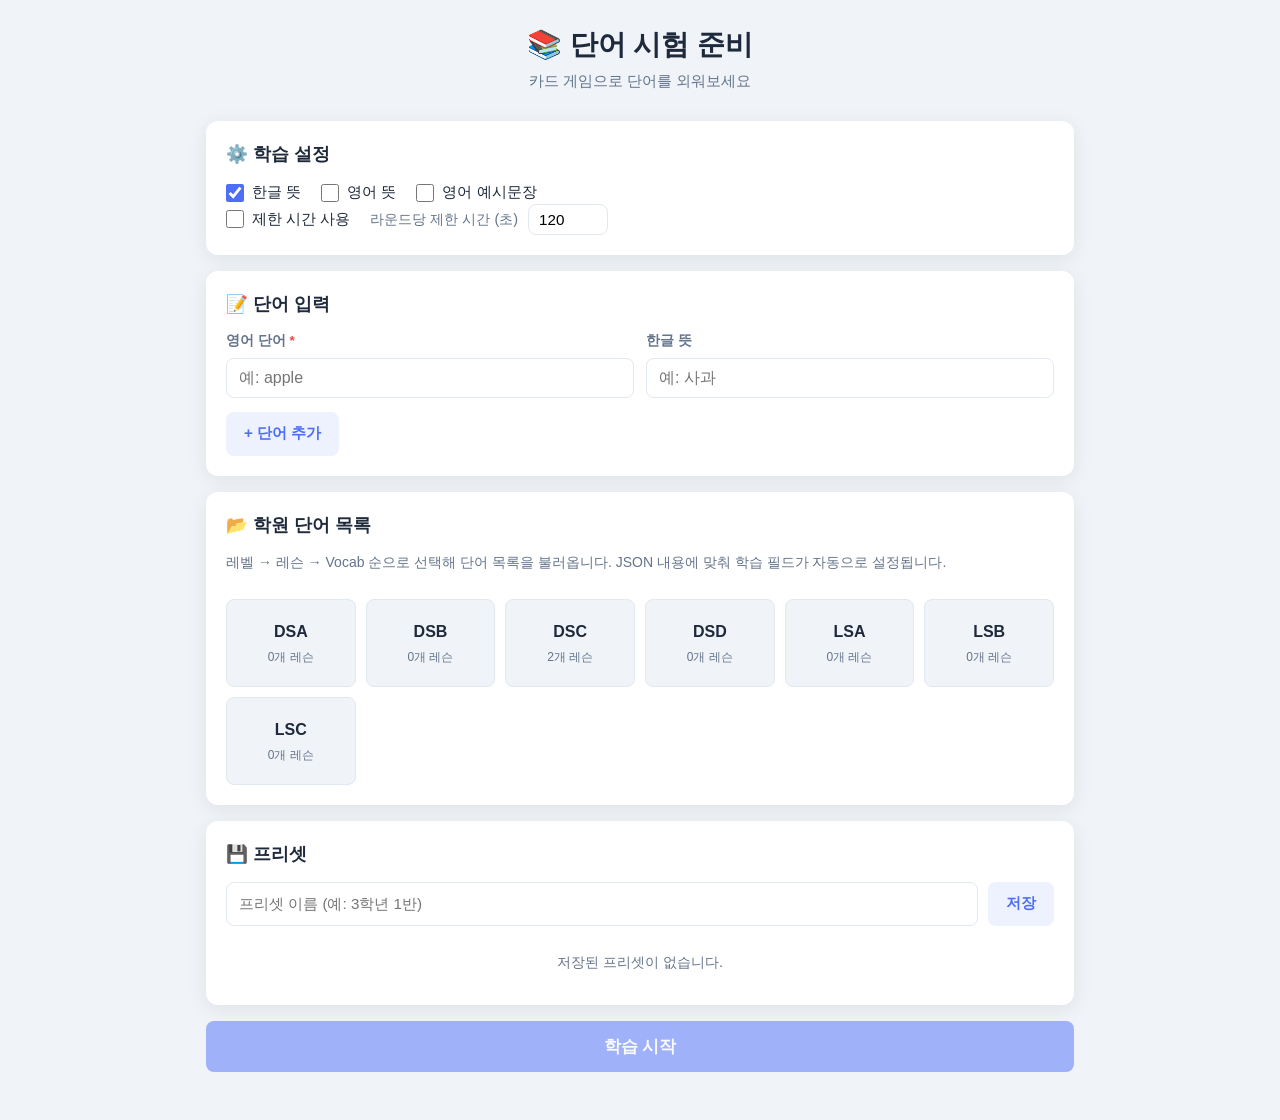
==== commit 126774a4: "Add files via upload" ====
--- a/index.html
+++ b/index.html
@@ -78,7 +78,8 @@
 
       <div class="panel">
         <h2>📂 학원 단어 목록</h2>
-        <p class="panel-hint">GitHub Pages에 올려 둔 JSON 단어 목록을 불러옵니다. 데이터에 맞춰 학습 필드가 자동으로 설정됩니다.</p>
+        <p class="panel-hint">레벨 → 레슨 → Vocab 순으로 선택해 단어 목록을 불러옵니다. JSON 내용에 맞춰 학습 필드가 자동으로 설정됩니다.</p>
+        <div class="builtin-preset-nav" id="builtin-preset-breadcrumb" hidden></div>
         <div class="builtin-preset-list" id="builtin-preset-list">
           <p class="empty-hint">불러오는 중...</p>
         </div>
--- a/css/style.css
+++ b/css/style.css
@@ -352,6 +352,56 @@
   gap: 8px;
 }
 
+.builtin-folder-grid {
+  display: grid;
+  grid-template-columns: repeat(auto-fill, minmax(120px, 1fr));
+  gap: 10px;
+}
+
+.builtin-folder-item {
+  display: flex;
+  flex-direction: column;
+  align-items: center;
+  justify-content: center;
+  gap: 4px;
+  min-height: 88px;
+  padding: 14px 10px;
+  background: var(--bg);
+  border: 1px solid var(--border);
+  border-radius: var(--radius-sm);
+  cursor: pointer;
+  font: inherit;
+  color: var(--text);
+  transition: border-color 0.2s, background 0.2s;
+}
+
+.builtin-folder-item:hover {
+  background: #eef2ff;
+  border-color: var(--primary);
+}
+
+.builtin-folder-name {
+  font-weight: 700;
+  font-size: 1rem;
+}
+
+.builtin-folder-meta {
+  font-size: 0.75rem;
+  color: var(--text-muted);
+}
+
+.builtin-preset-nav {
+  display: flex;
+  align-items: center;
+  gap: 10px;
+  margin-bottom: 12px;
+}
+
+.builtin-preset-path {
+  font-weight: 600;
+  color: var(--text-muted);
+}
+
 .builtin-preset-item {
   display: flex;
   justify-content: space-between;
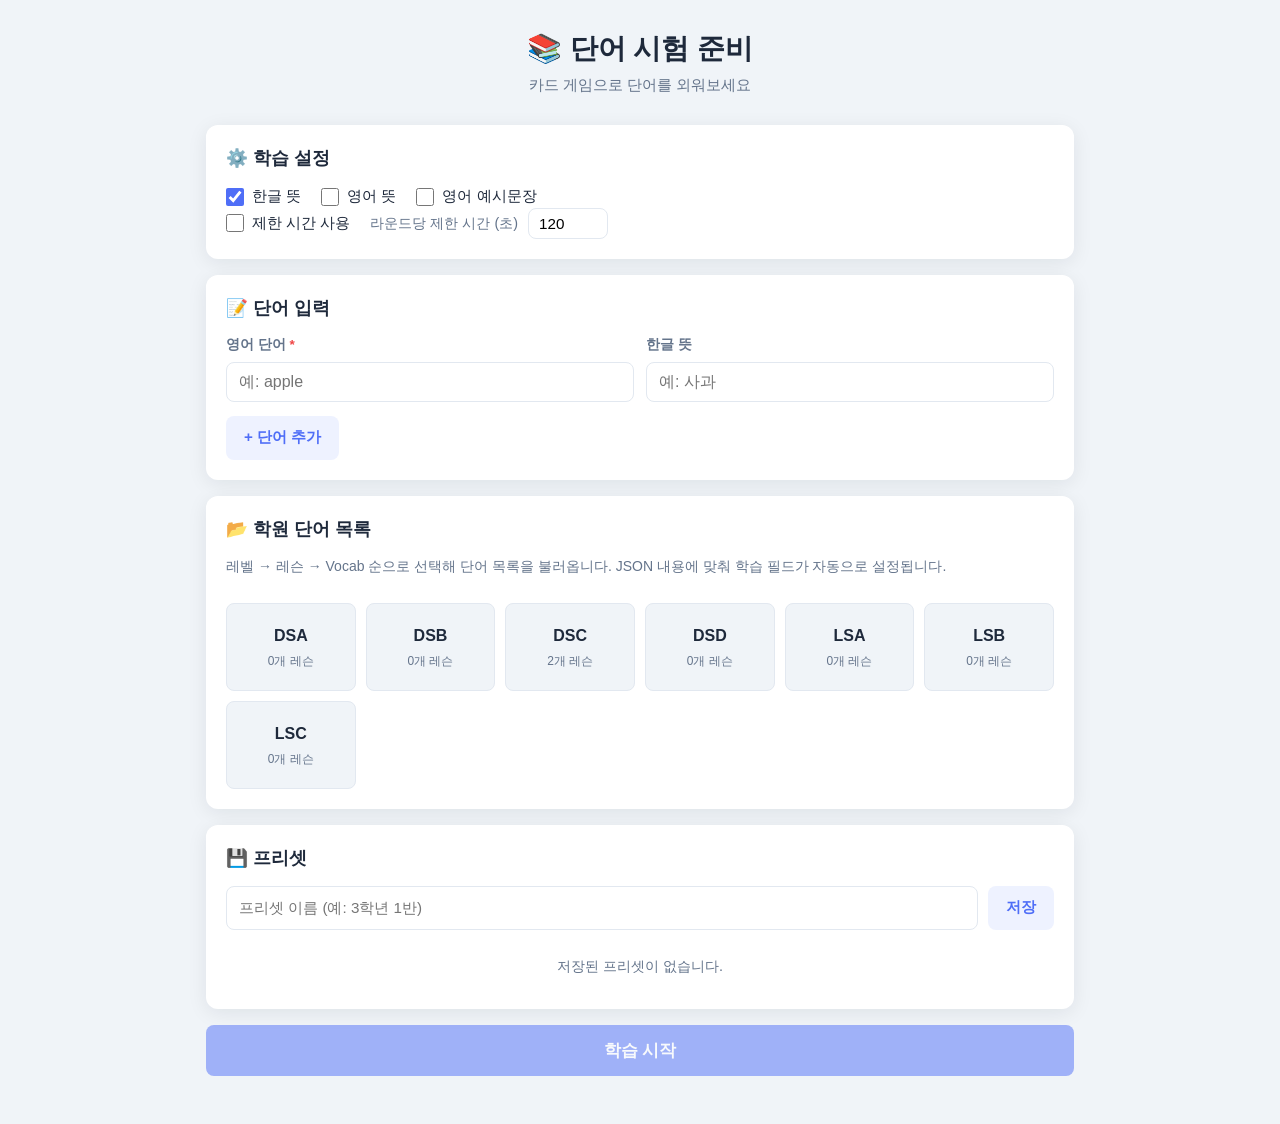
==== commit dabce5d6: "Add files via upload" ====
--- a/index.html
+++ b/index.html
@@ -9,8 +9,11 @@
 <body>
   <div class="app">
     <header class="header">
-      <h1>📚 단어 시험 준비</h1>
-      <p class="subtitle">카드 게임으로 단어를 외워보세요</p>
+      <button type="button" class="btn-header-home" id="btn-header-home" hidden aria-label="단어 목록으로 돌아가기">← 홈</button>
+      <div class="header-title">
+        <h1>📚 단어 시험 준비</h1>
+        <p class="subtitle">카드 게임으로 단어를 외워보세요</p>
+      </div>
     </header>
 
     <!-- 세팅 페이즈 -->
--- a/css/style.css
+++ b/css/style.css
@@ -49,14 +49,38 @@
 }
 
 .header {
+  position: relative;
   text-align: center;
   margin-bottom: 28px;
-}
-
-.header h1 {
+  padding-top: 4px;
+}
+
+.header-title h1 {
   font-size: 1.75rem;
   font-weight: 700;
   margin-bottom: 4px;
+}
+
+.btn-header-home {
+  position: absolute;
+  left: 0;
+  top: 0;
+  padding: 8px 14px;
+  border: 1px solid var(--border);
+  border-radius: var(--radius-sm);
+  background: var(--surface);
+  color: var(--text);
+  font: inherit;
+  font-size: 0.9rem;
+  font-weight: 600;
+  cursor: pointer;
+  transition: background 0.2s, border-color 0.2s;
+}
+
+.btn-header-home:hover {
+  background: #eef2ff;
+  border-color: var(--primary);
+  color: var(--primary);
 }
 
 .subtitle {
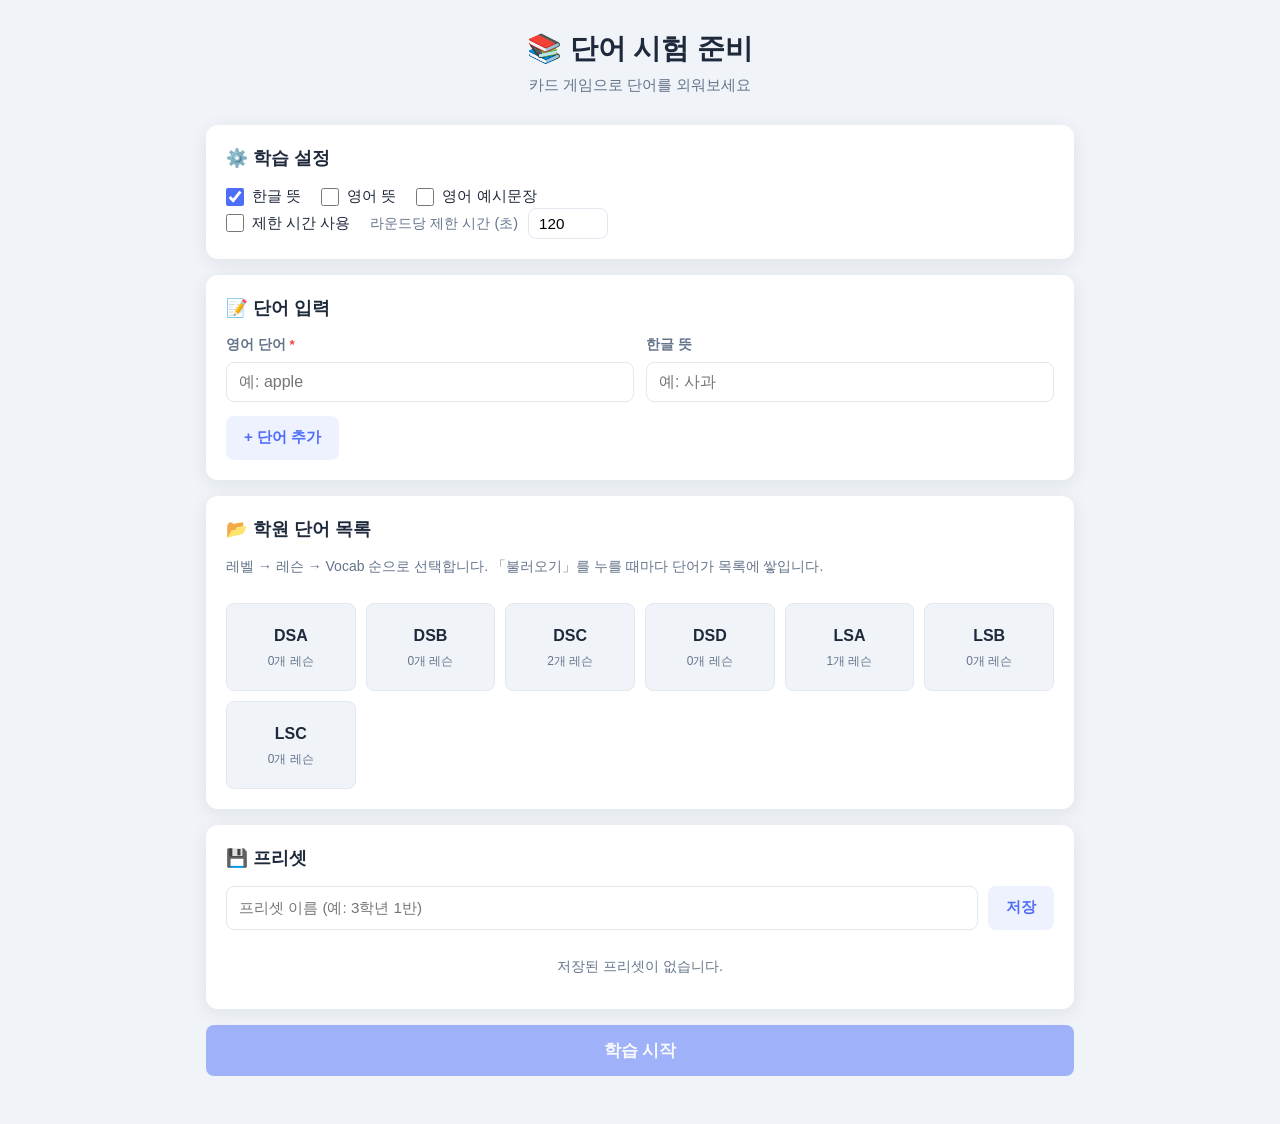
==== commit 7b572ce8: "Add files via upload" ====
--- a/index.html
+++ b/index.html
@@ -81,7 +81,7 @@
 
       <div class="panel">
         <h2>📂 학원 단어 목록</h2>
-        <p class="panel-hint">레벨 → 레슨 → Vocab 순으로 선택해 단어 목록을 불러옵니다. JSON 내용에 맞춰 학습 필드가 자동으로 설정됩니다.</p>
+        <p class="panel-hint">레벨 → 레슨 → Vocab 순으로 선택합니다. 「불러오기」를 누를 때마다 단어가 목록에 쌓입니다.</p>
         <div class="builtin-preset-nav" id="builtin-preset-breadcrumb" hidden></div>
         <div class="builtin-preset-list" id="builtin-preset-list">
           <p class="empty-hint">불러오는 중...</p>
--- a/css/style.css
+++ b/css/style.css
@@ -650,6 +650,31 @@
   color: var(--text-muted);
 }
 
+.spelling-hint-main {
+  display: inline-flex;
+  align-items: center;
+  justify-content: center;
+  gap: 10px;
+  flex-wrap: wrap;
+}
+
+.btn-speak-word {
+  flex-shrink: 0;
+  padding: 6px 10px;
+  border: 1px solid var(--border);
+  border-radius: var(--radius-sm);
+  background: var(--surface);
+  cursor: pointer;
+  font-size: 1.1rem;
+  line-height: 1;
+  transition: background 0.2s, border-color 0.2s;
+}
+
+.btn-speak-word:hover {
+  background: #eef2ff;
+  border-color: var(--primary);
+}
+
 .spelling-hint strong {
   color: var(--text);
 }
